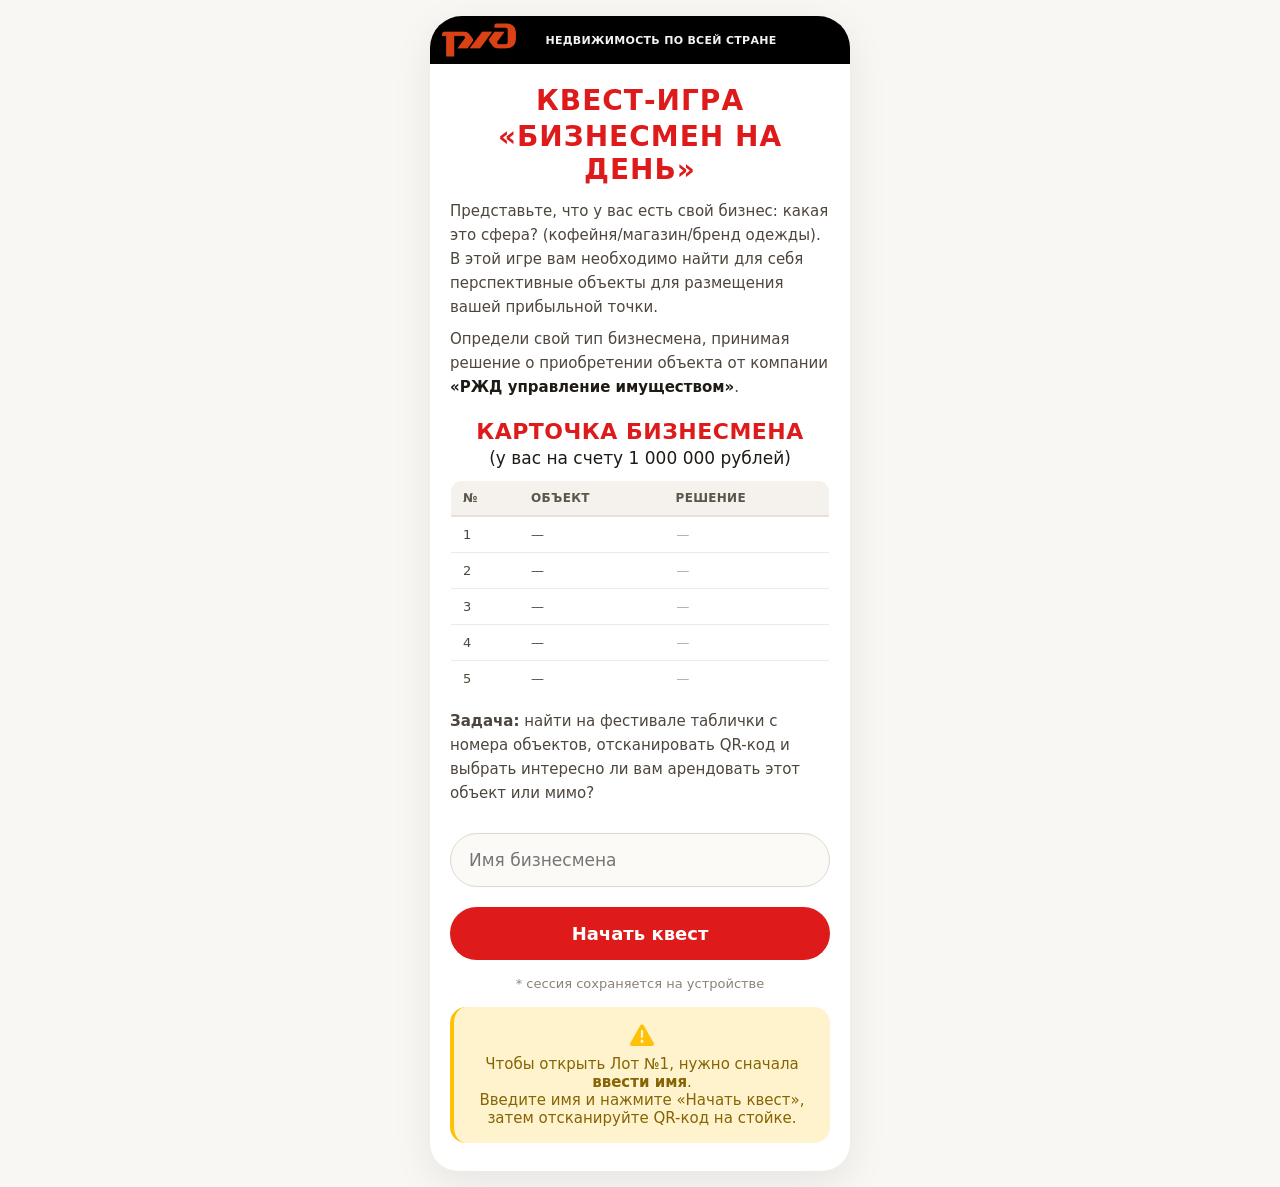
==== lot1.html @ 71a58449 "Add files via upload" ====
<!DOCTYPE html>
<html lang="ru">
<head>
    <meta charset="UTF-8" />
    <meta name="viewport" content="width=device-width, initial-scale=1.0, maximum-scale=1.0, user-scalable=yes" />
    <title>Лот №1 — Бизнесмен на день</title>
    <link rel="stylesheet" href="https://cdnjs.cloudflare.com/ajax/libs/font-awesome/6.0.0-beta3/css/all.min.css" />
    <link rel="stylesheet" href="css/style.css" />
</head>
<body>
    <div class="app">
        <!-- ============================================
             ШАПКА С ЛОГОТИПОМ РЖД (ЧЁРНЫЙ ФОН)
             ТОЛЬКО ШАПКА, БЕЗ ЗАГОЛОВКА!
             ============================================ -->
        <div class="header">
            <div class="header-logo">
                <img src="img/rzd-logo.png" alt="РЖД" />
            </div>
            <div class="header-title">
                <span class="line1">НЕДВИЖИМОСТЬ</span>
                <span class="line2">ПО ВСЕЙ СТРАНЕ</span>
            </div>
        </div>

        <!-- ============================================
             ОСНОВНОЙ КОНТЕНТ
             ============================================ -->
        <div class="content">
            <div class="progress-block" id="lotProgress">
                <span><i class="fas fa-compass"></i> Собрано 0 из 5</span>
                <span>0/5</span>
            </div>

            <div id="lotContainer"></div>

            <div class="hint" id="lotHint"></div>
        </div>
    </div>

    <script src="js/app.js"></script>
    <script>
        document.addEventListener('DOMContentLoaded', function() {
            initLotPage(1);
        });
    </script>
</body>
</html>
---- css/style.css ----
/* ============================================
   css/style.css — общие стили для всех страниц
   ============================================ */

/* ---------- Сброс и база ---------- */
* {
    margin: 0;
    padding: 0;
    box-sizing: border-box;
    font-family: 'Segoe UI', Roboto, system-ui, -apple-system, sans-serif;
}

body {
    background: #f8f7f4;
    display: flex;
    justify-content: center;
    align-items: center;
    min-height: 100vh;
    padding: 16px;
}

.app {
    max-width: 420px;
    width: 100%;
    background: #ffffff;
    border-radius: 32px 32px 28px 28px;
    box-shadow: 0 12px 40px rgba(0, 0, 0, 0.08);
    overflow: hidden;
    position: relative;
    min-height: 700px;
}

/* ---------- ШАПКА С ЛОГОТИПОМ РЖД (ЧЁРНЫЙ ФОН) ---------- */
.header {
    background: #000000;
    padding: 0;
    display: flex;
    align-items: center;
    justify-content: center;
    color: white;
    min-height: 48px;
    position: relative;
}

.header-logo {
    flex-shrink: 0;
    display: flex;
    align-items: center;
    padding: 4px 0 4px 12px;
    position: absolute;
    left: 0;
    top: 50%;
    transform: translateY(-50%);
    z-index: 2;
}

.header-logo img {
    height: 33px;
    width: auto;
    display: block;
    object-fit: contain;
}

.header-title {
    font-weight: 700;
    font-size: 11px;
    letter-spacing: 0.3px;
    color: #ffffff;
    text-transform: uppercase;
    opacity: 0.95;
    text-align: center;
    white-space: nowrap;
    padding: 0 12px 0 54px;
    flex: 1;
}

/* ---------- Контент ---------- */
.content {
    padding: 20px 20px 28px;
}

/* ---------- ЗАГОЛОВОК "КВЕСТ-ИГРА" (ТОЛЬКО НА СТАРТОВОЙ) ---------- */
.main-title {
    font-size: 28px;
    font-weight: 800;
    color: #DE1A1A;
    letter-spacing: 1px;
    line-height: 1.2;
    margin-bottom: 12px;
    text-align: center;
}

.main-title .line1 {
    display: block;
    font-size: 28px;
}

.main-title .line2 {
    display: block;
    font-size: 28px;
    margin-top: 2px;
}

/* ---------- ОПИСАНИЕ НА СТАРТОВОЙ ---------- */
.start-description {
    font-size: 15px;
    color: #4d463c;
    line-height: 1.6;
    margin-bottom: 16px;
}

.start-description strong {
    color: #1e1a16;
}

/* ---------- КАРТОЧКА БИЗНЕСМЕНА НА СТАРТОВОЙ ---------- */
.business-card-title {
    font-size: 22px;
    font-weight: 800;
    color: #DE1A1A;
    letter-spacing: 0.5px;
    margin: 20px 0 4px;
    text-align: center;
}

.business-card-balance {
    font-size: 17px;
    font-weight: 500;
    color: #1e1a16;
    text-align: center;
    margin-bottom: 12px;
}

.business-card-table {
    width: 100%;
    border-collapse: collapse;
    font-size: 13px;
    margin-bottom: 12px;
    border: 1px solid #e6e1d9;
    border-radius: 12px;
    overflow: hidden;
}

.business-card-table th {
    text-align: left;
    font-weight: 600;
    color: #5b554b;
    padding: 10px 12px;
    background: #f5f2ed;
    border-bottom: 2px solid #e6e1d9;
    font-size: 12px;
    text-transform: uppercase;
    letter-spacing: 0.3px;
}

.business-card-table td {
    padding: 10px 12px;
    border-bottom: 1px solid #eeeae3;
    color: #4d463c;
}

.business-card-table tr:last-child td {
    border-bottom: none;
}

.business-card-table .status-empty {
    color: #b0aaa0;
    font-style: italic;
}

.start-task {
    font-size: 15px;
    color: #4d463c;
    line-height: 1.6;
    margin: 8px 0 16px;
}

/* ---------- Карточка лота ---------- */
.lot-card {
    background: #fff;
    border-radius: 24px;
    box-shadow: 0 4px 16px rgba(0,0,0,0.04);
    overflow: hidden;
    margin-bottom: 16px;
    border: 1px solid #f0ede8;
}

/* ---------- ГАЛЕРЕЯ ИЗОБРАЖЕНИЙ ---------- */
.lot-gallery {
    position: relative;
    background: #eae7e0;
    overflow: hidden;
}

.gallery-slider {
    display: flex;
    transition: transform 0.4s ease;
    touch-action: pan-y;
}

.gallery-slide {
    min-width: 100%;
    height: 220px;
    background-size: cover;
    background-position: center;
    background-color: #eae7e0;
    display: flex;
    align-items: center;
    justify-content: center;
    font-size: 48px;
    color: #9e9a91;
}

/* Навигация галереи (точки/индикаторы) */
.gallery-nav {
    display: flex;
    justify-content: center;
    gap: 8px;
    padding: 10px 0 6px;
    background: #ffffff;
}

.gallery-dot {
    width: 8px;
    height: 8px;
    border-radius: 50%;
    background: #d5d0c8;
    border: none;
    padding: 0;
    cursor: pointer;
    transition: 0.2s;
}

.gallery-dot.active {
    background: #DE1A1A;
    width: 24px;
    border-radius: 4px;
}

/* Стрелки переключения */
.gallery-arrows {
    position: absolute;
    top: 50%;
    left: 0;
    right: 0;
    transform: translateY(-50%);
    display: flex;
    justify-content: space-between;
    padding: 0 8px;
    pointer-events: none;
}

.gallery-arrow {
    background: rgba(0,0,0,0.5);
    color: white;
    border: none;
    width: 36px;
    height: 36px;
    border-radius: 50%;
    font-size: 18px;
    cursor: pointer;
    pointer-events: all;
    transition: 0.2s;
    display: flex;
    align-items: center;
    justify-content: center;
}

.gallery-arrow:active {
    background: rgba(0,0,0,0.8);
    transform: scale(0.95);
}

.gallery-arrow.hidden {
    opacity: 0;
    pointer-events: none;
}

/* ---------- Остальные элементы лота ---------- */
.lot-body {
    padding: 16px 18px 18px;
}

.lot-title {
    font-weight: 700;
    font-size: 18px;
    color: #1e1a16;
}

.lot-meta {
    display: flex;
    flex-wrap: wrap;
    gap: 8px 14px;
    margin: 8px 0 12px;
    font-size: 14px;
    color: #5b554b;
}

.lot-meta i {
    width: 18px;
    color: #DE1A1A;
}

.lot-price {
    font-weight: 600;
    color: #1e1a16;
    background: #f5f2ed;
    padding: 6px 14px;
    border-radius: 40px;
    display: inline-block;
    font-size: 15px;
}

/* ---------- Кнопки ---------- */
.btn {
    flex: 1;
    padding: 14px 8px;
    border: none;
    border-radius: 60px;
    font-weight: 600;
    font-size: 17px;
    cursor: pointer;
    transition: 0.2s;
    background: #f0ede8;
    color: #1e1a16;
    display: flex;
    align-items: center;
    justify-content: center;
    gap: 6px;
}

.btn-primary {
    background: #DE1A1A;
    color: white;
    box-shadow: 0 4px 10px rgba(222, 26, 26, 0.25);
}

.btn-primary:active { background: #b81515; transform: scale(0.97); }
.btn-secondary { background: #f0ede8; }
.btn-secondary:active { background: #e0dbd3; }
.btn:disabled { opacity: 0.5; pointer-events: none; }

.lot-actions {
    display: flex;
    gap: 12px;
    margin-top: 18px;
}

/* ---------- Прогресс (с именем игрока) ---------- */
.progress-block {
    background: #f5f2ed;
    border-radius: 40px;
    padding: 10px 18px;
    margin: 12px 0 6px;
    display: flex;
    align-items: center;
    justify-content: space-between;
    font-size: 14px;
    font-weight: 500;
    flex-wrap: wrap;
    gap: 4px 8px;
}

.progress-block .progress-left {
    display: flex;
    align-items: center;
    gap: 6px;
    flex-wrap: wrap;
}

.progress-block .progress-left .player-name {
    color: #DE1A1A;
    font-weight: 700;
    font-size: 15px;
}

.progress-block i { color: #DE1A1A; margin-right: 4px; }

.progress-block .progress-right {
    display: flex;
    align-items: center;
    gap: 8px;
    font-weight: 600;
    font-size: 14px;
}

.badge-result {
    background: #DE1A1A;
    color: white;
    padding: 4px 14px;
    border-radius: 40px;
    font-size: 13px;
    font-weight: 600;
    white-space: nowrap;
}

/* ---------- Результат ---------- */
.result-card {
    background: #fcf9f6;
    border-radius: 28px;
    padding: 24px 20px;
    margin-bottom: 20px;
    border: 1px solid #ede8e0;
}

.result-type {
    font-size: 28px;
    font-weight: 800;
    color: #1e1a16;
}

.result-desc {
    margin-top: 8px;
    color: #4d463c;
    line-height: 1.5;
}

.result-share {
    background: #DE1A1A;
    color: white;
    border: none;
    padding: 14px;
    border-radius: 60px;
    font-weight: 600;
    font-size: 17px;
    width: 100%;
    margin-top: 14px;
    display: flex;
    align-items: center;
    justify-content: center;
    gap: 10px;
    cursor: pointer;
}

/* ---------- Таблица результатов ---------- */
.lot-table {
    width: 100%;
    border-collapse: collapse;
    font-size: 14px;
    margin: 20px 0 12px;
}

.lot-table th {
    text-align: left;
    font-weight: 600;
    color: #5b554b;
    padding-bottom: 8px;
    border-bottom: 2px solid #e6e1d9;
}

.lot-table td {
    padding: 10px 0;
    border-bottom: 1px solid #eeeae3;
}

.choice-badge {
    background: #eae7e0;
    padding: 4px 12px;
    border-radius: 30px;
    font-weight: 500;
    font-size: 13px;
}

.choice-beru { background: #DE1A1A; color: white; }
.choice-mimo { background: #eae7e0; color: #3f3a32; }

/* ---------- Стартовый экран ---------- */
.input-name {
    width: 100%;
    padding: 16px 18px;
    border-radius: 60px;
    border: 1px solid #ddd8cf;
    font-size: 17px;
    background: #fcfaf7;
    margin: 12px 0 20px;
}

.input-name:focus { outline: 2px solid #DE1A1A; border-color: transparent; }

.btn-start {
    width: 100%;
    padding: 16px;
    background: #DE1A1A;
    color: white;
    border: none;
    border-radius: 60px;
    font-weight: 700;
    font-size: 18px;
    cursor: pointer;
}

.btn-start:active { background: #b81515; }

.balance-box {
    background: #f5f2ed;
    border-radius: 40px;
    padding: 8px 18px;
    display: inline-flex;
    align-items: center;
    gap: 8px;
    font-weight: 600;
    font-size: 16px;
    margin-bottom: 16px;
}

.hint {
    color: #7a7266;
    font-size: 15px;
    margin-top: 8px;
}

.hint a {
    color: #DE1A1A;
    font-weight: 600;
    text-decoration: underline;
}

.finish-cta {
    background: #DE1A1A10;
    border-radius: 30px;
    padding: 14px 18px;
    margin-top: 20px;
    border: 1px dashed #DE1A1A;
    color: #1e1a16;
    font-weight: 500;
    text-align: center;
}

.text-center { text-align: center; }
.mt-12 { margin-top: 12px; }
.hidden { display: none !important; }

/* ---------- Адаптивность ---------- */
@media (max-width: 480px) {
    .main-title .line1 {
        font-size: 24px;
    }
    .main-title .line2 {
        font-size: 24px;
    }
    .header-title {
        font-size: 9px;
        padding: 0 8px 0 44px;
    }
    .header-logo {
        padding: 2px 0 2px 8px;
    }
    .header-logo img {
        height: 27px;
    }
    .header {
        min-height: 40px;
    }
    .gallery-slide {
        height: 180px;
    }
    .business-card-title {
        font-size: 18px;
    }
    .business-card-balance {
        font-size: 15px;
    }
    .business-card-table {
        font-size: 12px;
    }
    .business-card-table th,
    .business-card-table td {
        padding: 8px 10px;
    }
    .progress-block {
        font-size: 12px;
        padding: 8px 12px;
    }
    .progress-block .progress-left .player-name {
        font-size: 12px;
    }
}
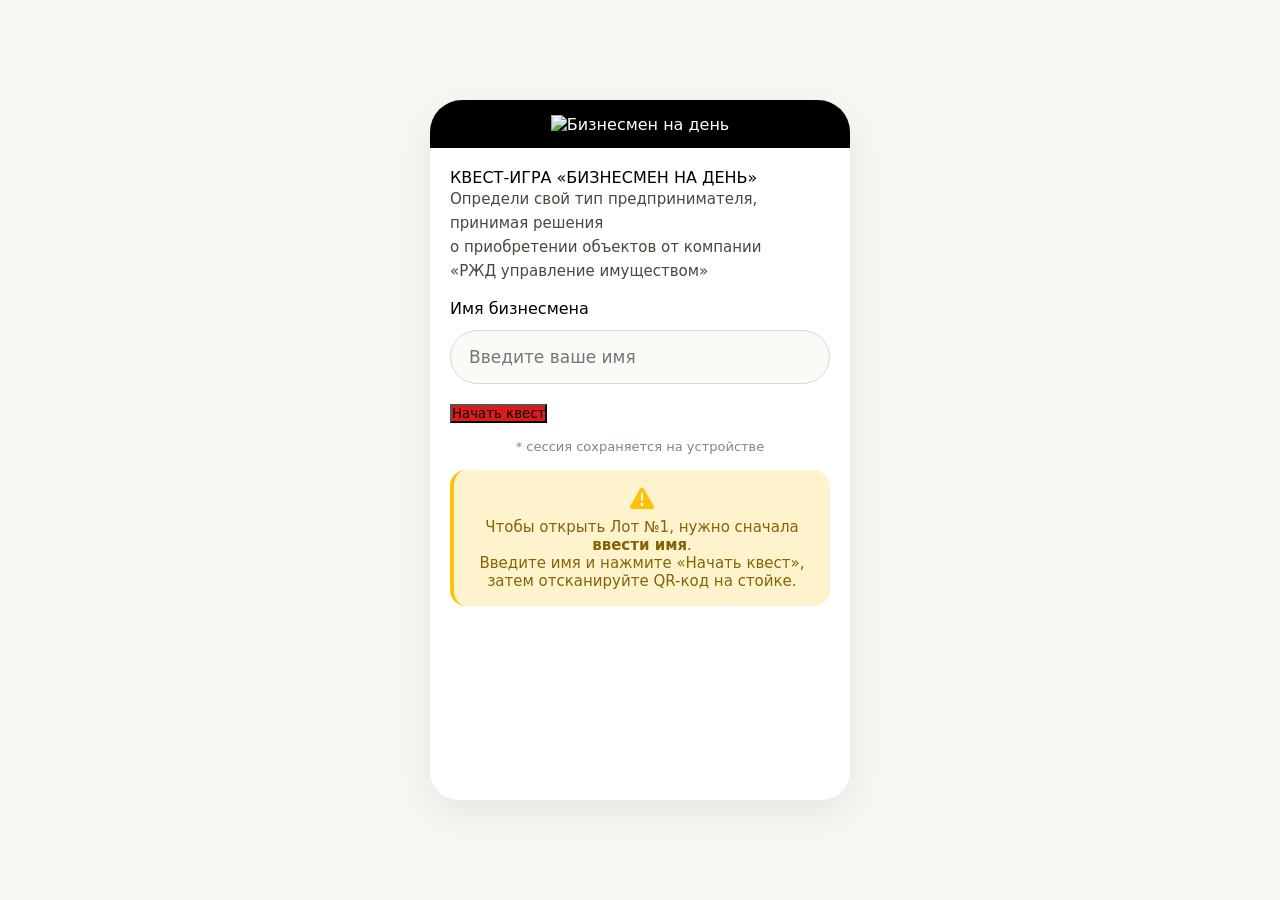
==== commit f2b95335: "Add files via upload" ====
--- a/lot1.html
+++ b/lot1.html
@@ -9,23 +9,11 @@
 </head>
 <body>
     <div class="app">
-        <!-- ============================================
-             ШАПКА С ЛОГОТИПОМ РЖД (ЧЁРНЫЙ ФОН)
-             ТОЛЬКО ШАПКА, БЕЗ ЗАГОЛОВКА!
-             ============================================ -->
+        <!-- ХЕАДЕР С ИЗОБРАЖЕНИЕМ -->
         <div class="header">
-            <div class="header-logo">
-                <img src="img/rzd-logo.png" alt="РЖД" />
-            </div>
-            <div class="header-title">
-                <span class="line1">НЕДВИЖИМОСТЬ</span>
-                <span class="line2">ПО ВСЕЙ СТРАНЕ</span>
-            </div>
+            <img src="img/header-bg.jpg" alt="Бизнесмен на день" />
         </div>
 
-        <!-- ============================================
-             ОСНОВНОЙ КОНТЕНТ
-             ============================================ -->
         <div class="content">
             <div class="progress-block" id="lotProgress">
                 <span><i class="fas fa-compass"></i> Собрано 0 из 5</span>
@@ -45,4 +33,4 @@
         });
     </script>
 </body>
-</html>+</html>
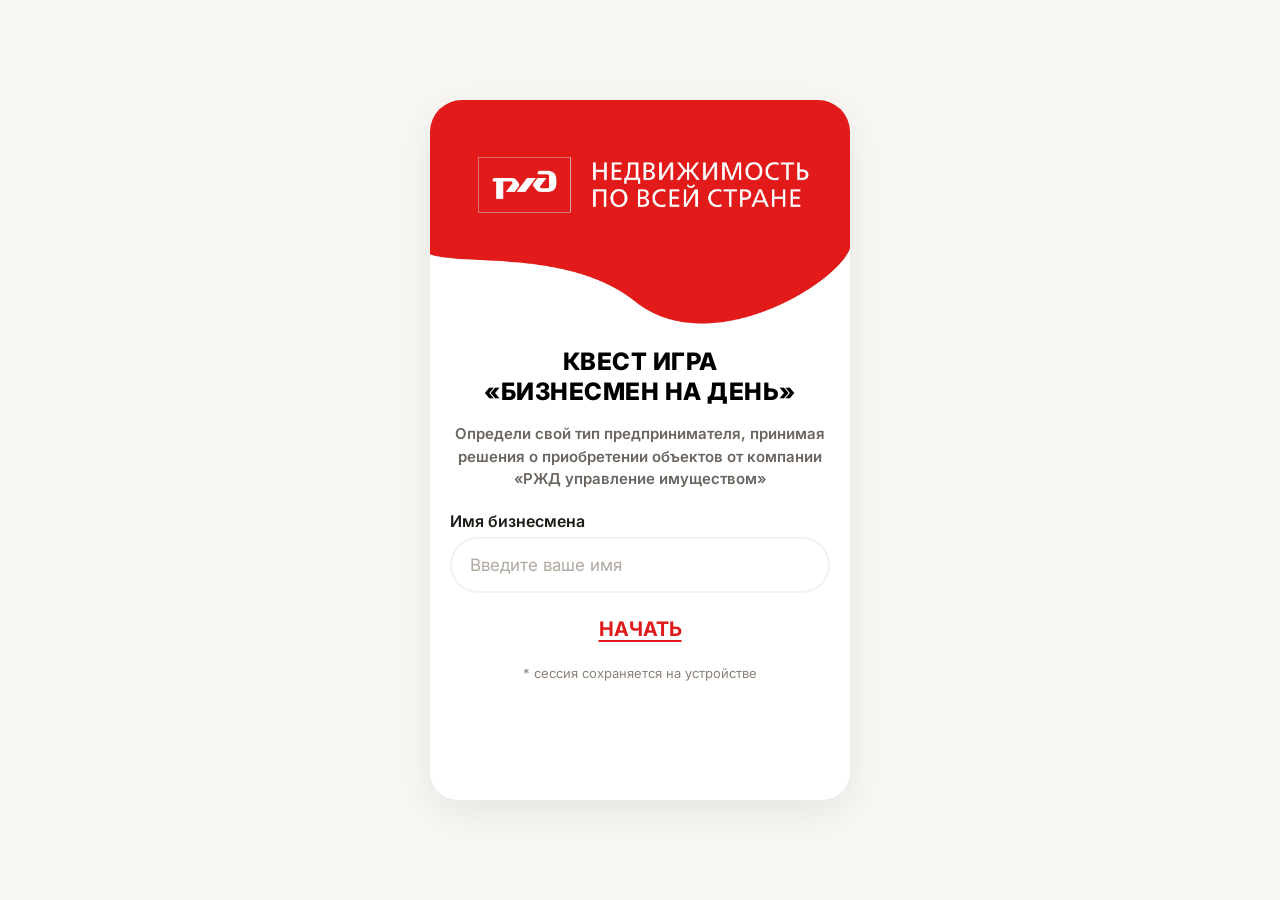
==== commit 76aa9349: "Update lot1.html" ====
--- a/lot1.html
+++ b/lot1.html
@@ -1,6 +1,21 @@
 <!DOCTYPE html>
 <html lang="ru">
 <head>
+
+<!-- Yandex.Metrika counter -->
+<script type="text/javascript">
+    (function(m,e,t,r,i,k,a){
+        m[i]=m[i]||function(){(m[i].a=m[i].a||[]).push(arguments)};
+        m[i].l=1*new Date();
+        for (var j = 0; j < document.scripts.length; j++) {if (document.scripts[j].src === r) { return; }}
+        k=e.createElement(t),a=e.getElementsByTagName(t)[0],k.async=1,k.src=r,a.parentNode.insertBefore(k,a)
+    })(window, document,'script','https://mc.yandex.ru/metrika/tag.js?id=111228959', 'ym');
+
+    ym(111228959, 'init', {ssr:true, webvisor:true, clickmap:true, ecommerce:"dataLayer", referrer: document.referrer, url: location.href, accurateTrackBounce:true, trackLinks:true});
+</script>
+<noscript><div><img src="https://mc.yandex.ru/watch/111228959" style="position:absolute; left:-9999px;" alt="" /></div></noscript>
+<!-- /Yandex.Metrika counter -->
+    
     <meta charset="UTF-8" />
     <meta name="viewport" content="width=device-width, initial-scale=1.0, maximum-scale=1.0, user-scalable=yes" />
     <title>Лот №1 — Бизнесмен на день</title>
--- a/css/style.css
+++ b/css/style.css
@@ -2,12 +2,14 @@
    css/style.css — общие стили для всех страниц
    ============================================ */
 
-/* ---------- Сброс и база ---------- */
+/* ---------- Подключаем шрифт Inter ---------- */
+@import url('https://fonts.googleapis.com/css2?family=Inter:opsz,wght@14..32,400;14..32,500;14..32,600;14..32,700;14..32,800&display=swap');
+
 * {
     margin: 0;
     padding: 0;
     box-sizing: border-box;
-    font-family: 'Segoe UI', Roboto, system-ui, -apple-system, sans-serif;
+    font-family: 'Inter', 'Segoe UI', Roboto, system-ui, -apple-system, sans-serif;
 }
 
 body {
@@ -30,48 +32,17 @@
     min-height: 700px;
 }
 
-/* ---------- ШАПКА С ЛОГОТИПОМ РЖД (ЧЁРНЫЙ ФОН) ---------- */
+/* ---------- ХЕАДЕР С ИЗОБРАЖЕНИЕМ ---------- */
 .header {
-    background: #000000;
-    padding: 0;
-    display: flex;
-    align-items: center;
-    justify-content: center;
-    color: white;
-    min-height: 48px;
-    position: relative;
-}
-
-.header-logo {
-    flex-shrink: 0;
-    display: flex;
-    align-items: center;
-    padding: 4px 0 4px 12px;
-    position: absolute;
-    left: 0;
-    top: 50%;
-    transform: translateY(-50%);
-    z-index: 2;
-}
-
-.header-logo img {
-    height: 33px;
-    width: auto;
-    display: block;
-    object-fit: contain;
-}
-
-.header-title {
-    font-weight: 700;
-    font-size: 11px;
-    letter-spacing: 0.3px;
-    color: #ffffff;
-    text-transform: uppercase;
-    opacity: 0.95;
-    text-align: center;
-    white-space: nowrap;
-    padding: 0 12px 0 54px;
-    flex: 1;
+    width: 100%;
+    display: block;
+    line-height: 0;
+}
+
+.header img {
+    width: 100%;
+    height: auto;
+    display: block;
 }
 
 /* ---------- Контент ---------- */
@@ -79,41 +50,171 @@
     padding: 20px 20px 28px;
 }
 
-/* ---------- ЗАГОЛОВОК "КВЕСТ-ИГРА" (ТОЛЬКО НА СТАРТОВОЙ) ---------- */
-.main-title {
-    font-size: 28px;
+/* ---------- СТАРТОВАЯ СТРАНИЦА (ВВОДНАЯ) ---------- */
+.start-title {
+    font-size: 24px;
     font-weight: 800;
-    color: #DE1A1A;
-    letter-spacing: 1px;
+    color: #000000;
+    letter-spacing: 0.5px;
     line-height: 1.2;
-    margin-bottom: 12px;
-    text-align: center;
-}
-
-.main-title .line1 {
-    display: block;
-    font-size: 28px;
-}
-
-.main-title .line2 {
-    display: block;
-    font-size: 28px;
+    margin-bottom: 16px;
+    text-align: center;
+}
+
+.start-title .line1 {
+    display: block;
+    font-size: 24px;
+}
+
+.start-title .line2 {
+    display: block;
+    font-size: 24px;
     margin-top: 2px;
 }
 
-/* ---------- ОПИСАНИЕ НА СТАРТОВОЙ ---------- */
+/* Описание — шрифт Inter, естественный перенос, центрирование */
 .start-description {
     font-size: 15px;
-    color: #4d463c;
-    line-height: 1.6;
+    font-weight: 600;
+    color: #6b6560;
+    line-height: 1.5;
+    margin-bottom: 20px;
+    text-align: center;
+    font-family: 'Inter', sans-serif;
+    max-width: 100%;
+    word-wrap: break-word;
+}
+
+/* Подпись перед полем ввода */
+.input-label {
+    font-size: 16px;
+    font-weight: 600;
+    color: #1e1a16;
+    margin-bottom: 6px;
+}
+
+/* Обёртка для поля ввода — светло-серый фон */
+.input-wrapper {
+    background: #f5f2ed;
+    border-radius: 60px;
+    padding: 2px;
     margin-bottom: 16px;
 }
 
-.start-description strong {
-    color: #1e1a16;
-}
-
-/* ---------- КАРТОЧКА БИЗНЕСМЕНА НА СТАРТОВОЙ ---------- */
+.input-name {
+    width: 100%;
+    padding: 16px 18px;
+    border: none;
+    border-radius: 60px;
+    font-size: 17px;
+    background: #ffffff;
+    outline: none;
+}
+
+.input-name:focus {
+    outline: 2px solid #DE1A1A;
+    outline-offset: -2px;
+}
+
+.input-name::placeholder {
+    color: #b0aaa0;
+}
+
+/* Кнопка "НАЧАТЬ" — только подчёркнутые красные буквы */
+.btn-start-text {
+    background: transparent;
+    border: none;
+    color: #DE1A1A;
+    font-size: 20px;
+    font-weight: 700;
+    text-decoration: underline;
+    text-underline-offset: 4px;
+    cursor: pointer;
+    padding: 8px 0;
+    width: 100%;
+    display: block;
+    text-align: center;
+    transition: opacity 0.2s;
+}
+
+.btn-start-text:hover {
+    opacity: 0.7;
+}
+
+.btn-start-text:active {
+    opacity: 0.5;
+}
+
+/* ---------- СТРАНИЦА ЗАДАНИЯ (task.html) ---------- */
+
+/* Описание — шрифт Inter, естественный перенос, центрирование */
+.task-description {
+    font-size: 15px;
+    font-weight: 600;
+    color: #6b6560;
+    line-height: 1.5;
+    margin-bottom: 16px;
+    text-align: center;
+    font-family: 'Inter', sans-serif;
+    max-width: 100%;
+    word-wrap: break-word;
+}
+
+/* Баланс — чёрным цветом, шрифт Inter */
+.task-balance {
+    font-size: 18px;
+    font-weight: 700;
+    color: #1e1a16;
+    text-align: center;
+    margin-bottom: 24px;
+    font-family: 'Inter', sans-serif;
+}
+
+/* Блок с изображением и текстом задачи */
+.task-block {
+    display: flex;
+    gap: 16px;
+    align-items: flex-start;
+    margin-bottom: 20px;
+}
+
+.task-image {
+    flex-shrink: 0;
+    width: 100px;
+}
+
+.task-image img {
+    width: 100%;
+    height: auto;
+    display: block;
+    border-radius: 12px;
+    border: 1px solid #e6e1d9;
+}
+
+.task-text {
+    flex: 1;
+    font-size: 15px;
+    color: #1e1a16;
+    line-height: 1.5;
+}
+
+.task-text strong {
+    font-weight: 700;
+}
+
+/* Последняя фраза на странице */
+.task-final {
+    font-size: 18px;
+    font-weight: 700;
+    color: #DE1A1A;
+    text-align: center;
+    margin-top: 8px;
+    padding: 12px 0;
+    border-top: 2px solid #f0ede8;
+    border-bottom: 2px solid #f0ede8;
+}
+
+/* ---------- КАРТОЧКА БИЗНЕСМЕНА (на index.html, если используется) ---------- */
 .business-card-title {
     font-size: 22px;
     font-weight: 800;
@@ -401,6 +502,17 @@
     padding: 24px 20px;
     margin-bottom: 20px;
     border: 1px solid #ede8e0;
+    text-align: center;
+}
+
+.result-image {
+    width: 204px;  /* 120px × 1.7 = 204px */
+    height: 204px;
+    border-radius: 50%;
+    object-fit: cover;
+    margin: 0 auto 16px;
+    display: block;
+    border: 2px solid #DE1A1A;  /* Было 3px, стало 2px — тоньше */
 }
 
 .result-type {
@@ -415,21 +527,16 @@
     line-height: 1.5;
 }
 
-.result-share {
-    background: #DE1A1A;
-    color: white;
-    border: none;
-    padding: 14px;
-    border-radius: 60px;
-    font-weight: 600;
-    font-size: 17px;
-    width: 100%;
-    margin-top: 14px;
-    display: flex;
-    align-items: center;
-    justify-content: center;
-    gap: 10px;
-    cursor: pointer;
+/* Фраза вместо кнопки шеринга */
+.result-share-text {
+    font-size: 16px;
+    color: #7a7266;
+    text-align: center;
+    margin-top: 16px;
+    padding: 12px;
+    background: #f5f2ed;
+    border-radius: 12px;
+    font-style: italic;
 }
 
 /* ---------- Таблица результатов ---------- */
@@ -464,45 +571,6 @@
 .choice-beru { background: #DE1A1A; color: white; }
 .choice-mimo { background: #eae7e0; color: #3f3a32; }
 
-/* ---------- Стартовый экран ---------- */
-.input-name {
-    width: 100%;
-    padding: 16px 18px;
-    border-radius: 60px;
-    border: 1px solid #ddd8cf;
-    font-size: 17px;
-    background: #fcfaf7;
-    margin: 12px 0 20px;
-}
-
-.input-name:focus { outline: 2px solid #DE1A1A; border-color: transparent; }
-
-.btn-start {
-    width: 100%;
-    padding: 16px;
-    background: #DE1A1A;
-    color: white;
-    border: none;
-    border-radius: 60px;
-    font-weight: 700;
-    font-size: 18px;
-    cursor: pointer;
-}
-
-.btn-start:active { background: #b81515; }
-
-.balance-box {
-    background: #f5f2ed;
-    border-radius: 40px;
-    padding: 8px 18px;
-    display: inline-flex;
-    align-items: center;
-    gap: 8px;
-    font-weight: 600;
-    font-size: 16px;
-    margin-bottom: 16px;
-}
-
 .hint {
     color: #7a7266;
     font-size: 15px;
@@ -530,26 +598,62 @@
 .mt-12 { margin-top: 12px; }
 .hidden { display: none !important; }
 
+/* ---------- СООБЩЕНИЕ "ВСЕ ЛОТЫ СОБРАНЫ" ---------- */
+.all-done-overlay {
+    text-align: center;
+    padding: 40px 20px;
+}
+
+.all-done-overlay .big-icon {
+    font-size: 64px;
+    display: block;
+    margin-bottom: 16px;
+}
+
+.all-done-overlay .big-text {
+    font-size: 32px;
+    font-weight: 800;
+    color: #DE1A1A;
+    line-height: 1.2;
+}
+
+.all-done-overlay .sub-text {
+    font-size: 16px;
+    color: #4d463c;
+    margin-top: 8px;
+}
+
 /* ---------- Адаптивность ---------- */
 @media (max-width: 480px) {
-    .main-title .line1 {
-        font-size: 24px;
-    }
-    .main-title .line2 {
-        font-size: 24px;
-    }
-    .header-title {
-        font-size: 9px;
-        padding: 0 8px 0 44px;
-    }
-    .header-logo {
-        padding: 2px 0 2px 8px;
-    }
-    .header-logo img {
-        height: 27px;
-    }
-    .header {
-        min-height: 40px;
+    .start-title .line1 {
+        font-size: 20px;
+    }
+    .start-title .line2 {
+        font-size: 20px;
+    }
+    .start-description {
+        font-size: 14px;
+    }
+    .task-description {
+        font-size: 14px;
+    }
+    .task-balance {
+        font-size: 16px;
+    }
+    .task-block {
+        flex-direction: column;
+        align-items: center;
+    }
+    .task-image {
+        width: 140px;
+    }
+    .task-text {
+        font-size: 14px;
+        text-align: center;
+    }
+    .task-final {
+        font-size: 16px;
+        padding: 10px 0;
     }
     .gallery-slide {
         height: 180px;
@@ -574,4 +678,17 @@
     .progress-block .progress-left .player-name {
         font-size: 12px;
     }
+    .result-image {
+        width: 153px;  /* 90px × 1.7 = 153px */
+        height: 153px;
+    }
+    .result-type {
+        font-size: 22px;
+    }
+    .all-done-overlay .big-text {
+        font-size: 26px;
+    }
+    .btn-start-text {
+        font-size: 18px;
+    }
 }
